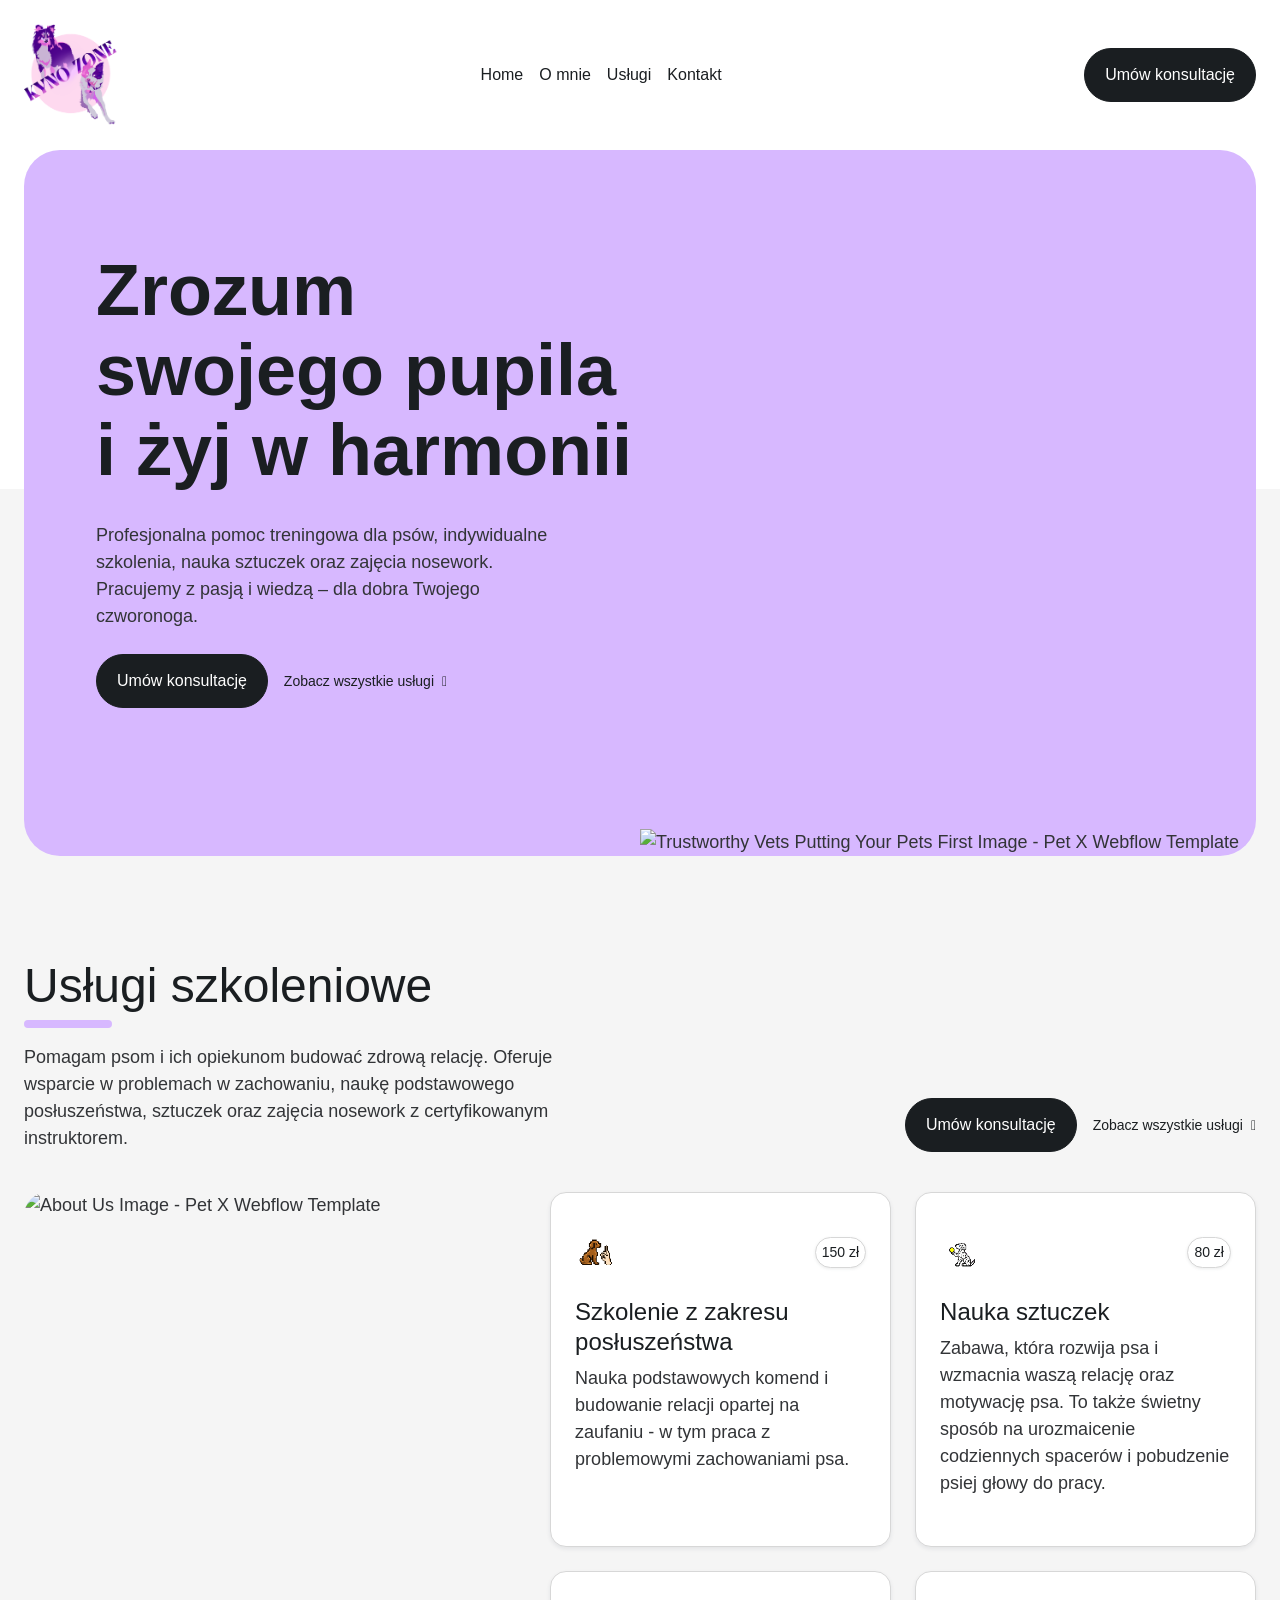
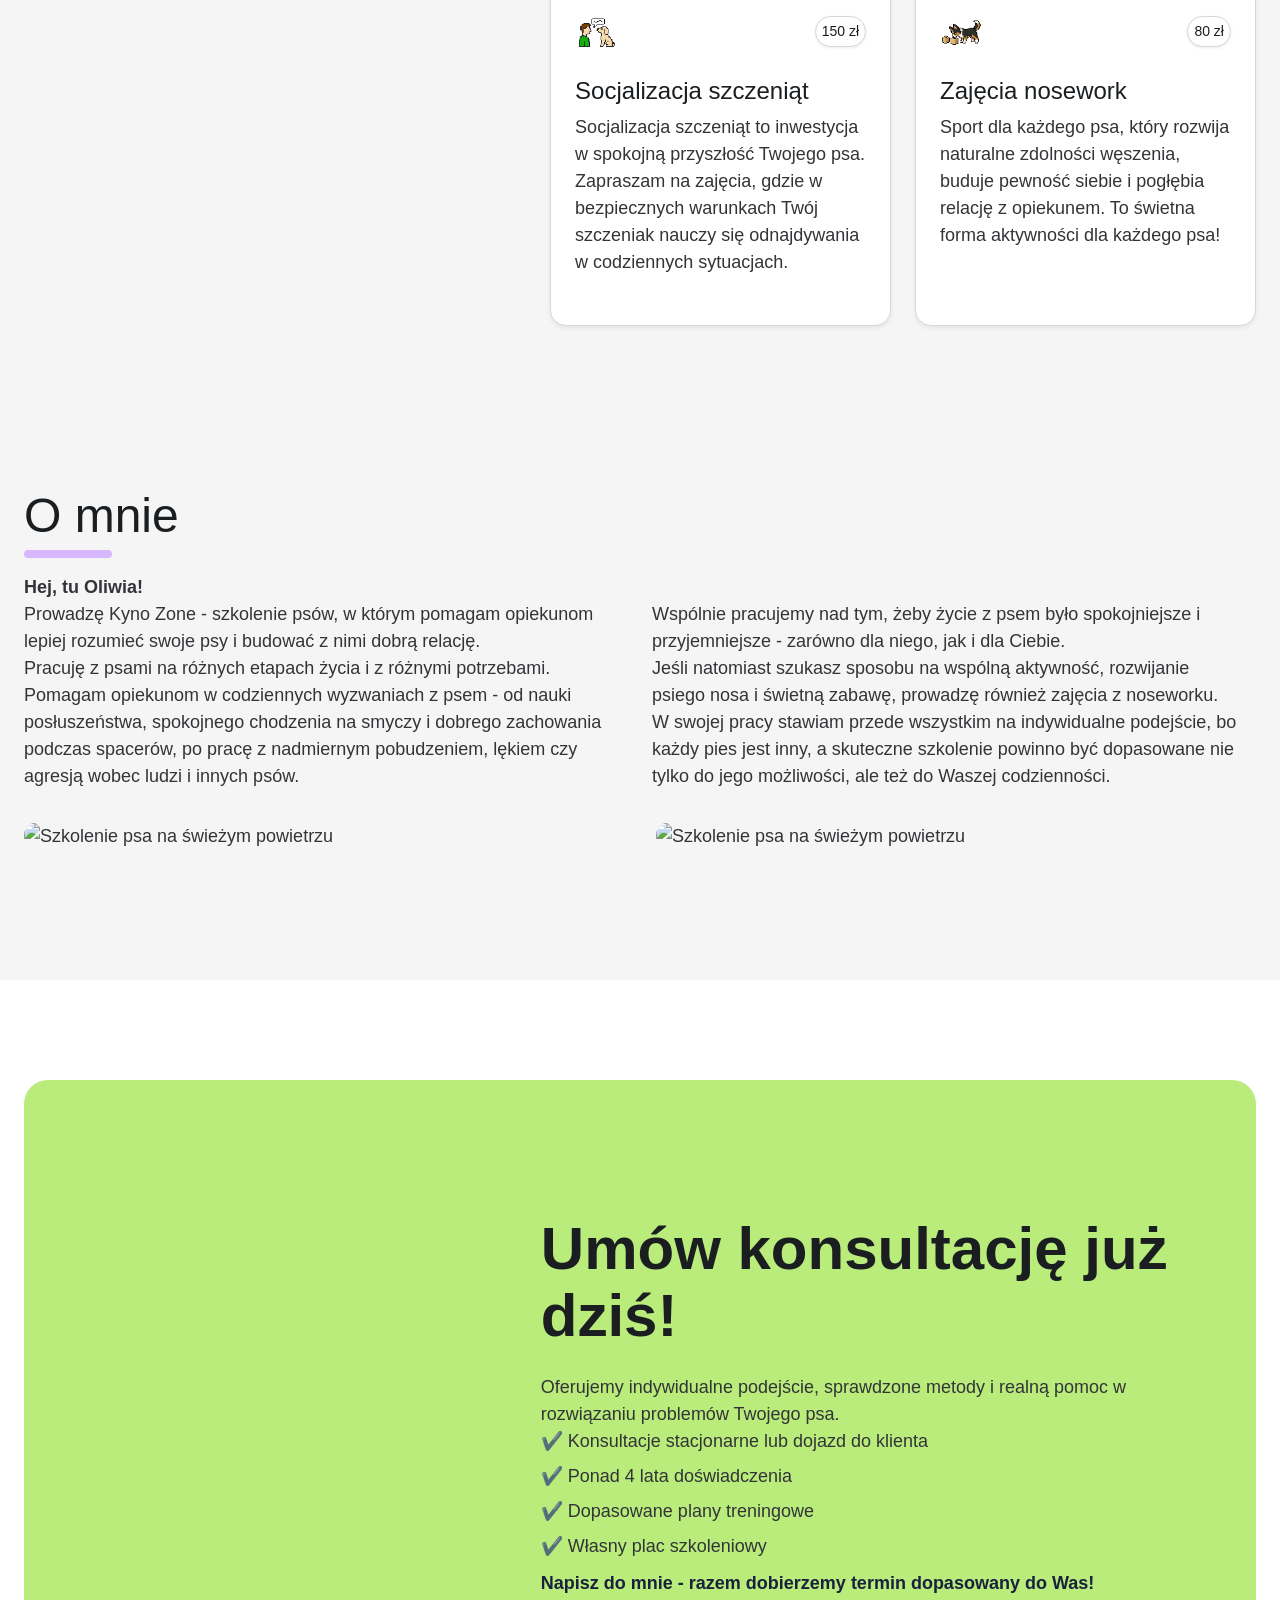
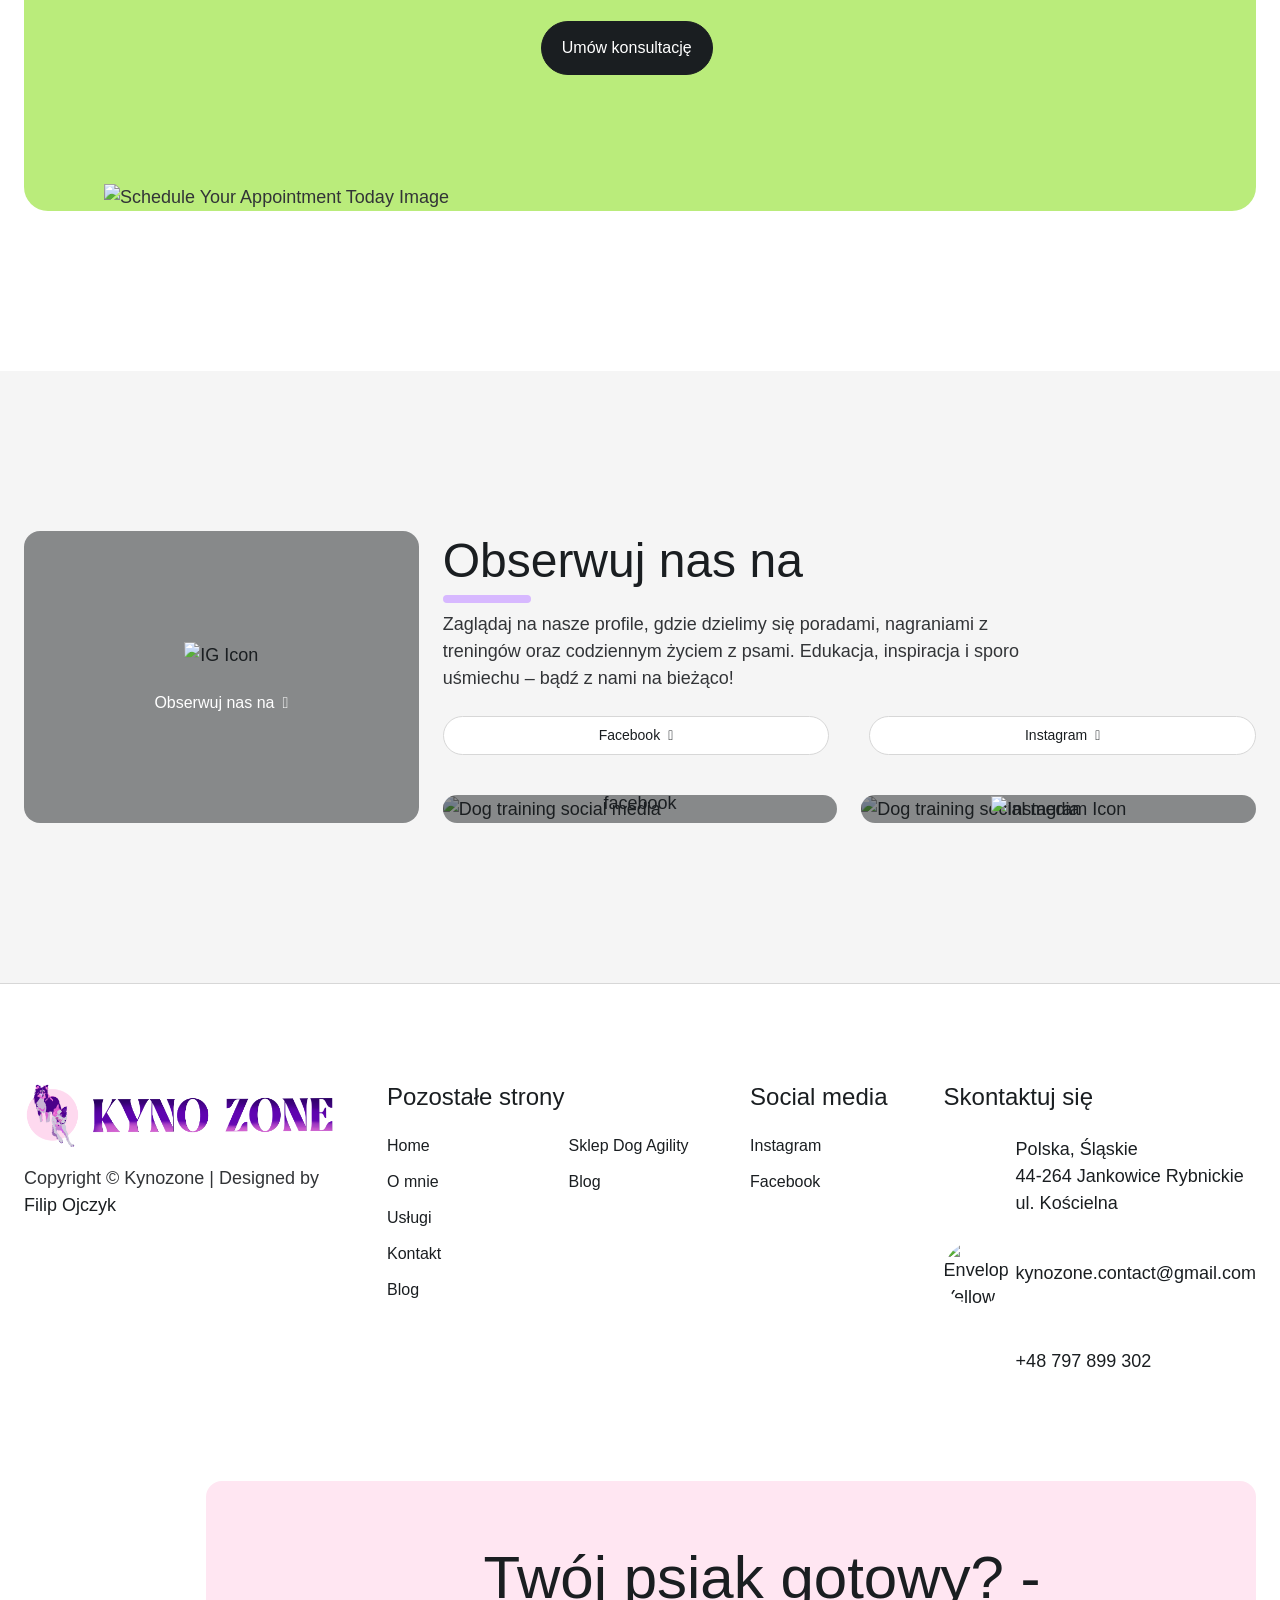
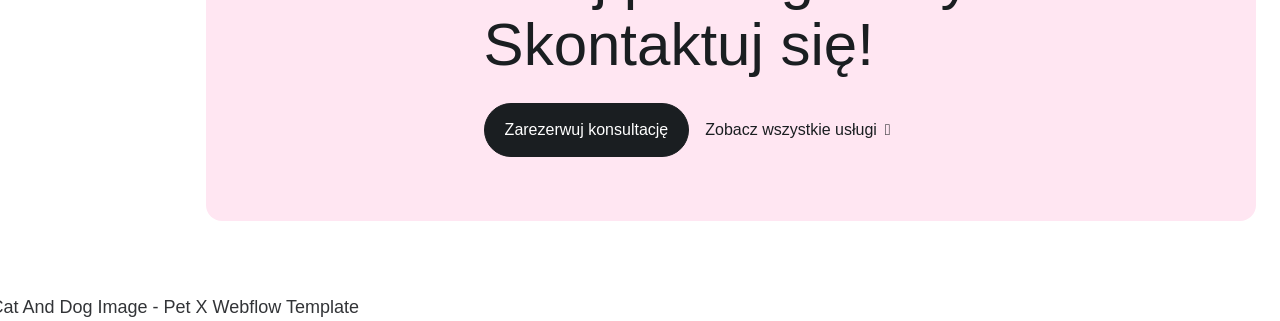
==== index.html @ 4185dd09 "Add photo galleries, refresh contact/about sections, clean up dead code - Add auto-playing photo gal" ====
<!DOCTYPE html>
<html lang="en">
<head>
        <meta charset="utf-8"/>
        <title>Kynozone</title>

        <!-- Meta description -->
        <meta name="description" content="KynoZone to profesjonalna szkoła dla psów w Rybniku, Śląsk. Oferujemy trening agility, posłuszeństwo, konsultacje behawioralne i naukę sztuczek. Umów się na zajęcia już dziś!">

        <!-- Meta keywords (opcjonalnie, rzadko używane) -->
        <meta name="keywords" content="szkoła dla psów Rybnik, trening psów Śląsk, posłuszeństwo psa Rybnik, kursy dla psów Śląsk, agility dla psów Rybnik">

        <!-- Open Graph / Social Media -->
        <meta property="og:title" content="KynoZone – Szkoła dla psów Rybnik | Trening i posłuszeństwo psów Śląsk">
        <meta property="og:description" content="Profesjonalne treningi psów w Rybniku. Agility, posłuszeństwo, konsultacje, nosework i nauka sztuczek. Skontaktuj się z nami!">
        <meta property="og:type" content="website">
        <meta property="og:url" content="https://www.kyno-zone.pl/">
        <meta property="og:image" content="https://kyno-zone.pl/img/logooo.png">

        <link href="/style/style.css" rel="stylesheet" type="text/css"/>
        <link href="https://fonts.googleapis.com" rel="preconnect"/>
        <link href="https://fonts.gstatic.com" rel="preconnect" crossorigin="anonymous"/>
        <script src="https://ajax.googleapis.com/ajax/libs/webfont/1.6.26/webfont.js" type="text/javascript"></script>
        <!-- AOS CSS -->
        <link href="https://cdn.jsdelivr.net/npm/aos@2.3.4/dist/aos.css" rel="stylesheet">
        <script type="text/javascript">
            WebFont.load({
                google: {
                    families: ["Montserrat:100,100italic,200,200italic,300,300italic,400,400italic,500,500italic,600,600italic,700,700italic,800,800italic,900,900italic", "Inter:regular,600,800", "Source Code Pro:regular,600,800", "Urbanist:regular,500,600"]
                }
            });
        </script>

        <link href="/img/fav.png" rel="shortcut icon" type="image/x-icon"/>
        <link href="/img/fav.png" rel="apple-touch-icon"/>
</head>

<body>

<!--Sekcja nawigacji-->
            <header role="banner" class="header-wrapper">
              <div class="container-default">
                <div class="header-container-wrapper">
                  <div class="logo-wrapper _94px">
                    <a href="/" class="logo-link">
                      <img src="/img/logoooo.png" alt="Logo Kynozone" />
                    </a>
                  </div>

                  <div class="nav-menu-middle flex-growth">
                    <nav role="navigation" class="nav-menu-wrapper">
                        <button class="close-mobile-menu" aria-label="Zamknij menu">×</button>
                      <ul role="list" class="list-nav-menu">
                        <li class="link-nav-item">
                          <a href="/index.html" class="link">
                            <div>Home</div>
                          </a>
                        </li>
                        <li class="link-nav-item">
                          <a href="/pages/about.html" class="link">
                            <div>O mnie</div>
                          </a>
                        </li>
                        <li class="link-nav-item">
                          <a href="/pages/services.html" class="link">
                            <div>Usługi</div>
                          </a>
                        </li>
                        <li class="link-nav-item">
                          <a href="/pages/contact.html" class="link">
                            <div>Kontakt</div>
                          </a>
                        </li>
                    <!--<li class="link-nav-item">
                          <a href="#" class="link">
                            <div>Blog</div>
                          </a>
                        </li> -->
                        <li class="link-nav-item show-on-mobile">
                          <div class="flex">
                            <a href="/pages/contact.html" class="primary-button">
                              <div>Umów konsultację</div>
                            </a>
                          </div>
                        </li>
                      </ul>
                    </nav>
                  </div>

                  <div class="nav-menu-right-side">
                    <div class="mobile-menu-overlay"></div>
                    <div class="buttons-row nav-menu-hidden-on-mobile">
                      <a href="/pages/contact.html" class="primary-button">
                        <div>Umów konsultację</div>
                      </a>
                    </div>

                    <div class="hamburger-menu">
                      <div class="hamburger-menu-flex">
                        <div class="hamburger-menu-line top"></div>
                        <div class="hamburger-menu-line middle"></div>
                        <div class="hamburger-menu-line bottom"></div>
                      </div>
                    </div>
                  </div>
                </div>
              </div>
            </header>

<!--Sekcja głównego baneru-->
            <section class="position-relative" data-aos="fade-up" data-aos-duration="1000">
                <div class="w-layout-blockcontainer container-default w-container">
                    <div class="inner-section home-v2-inner-section">
                    <div class="w-layout-grid grid-2-columns home-v2-hero-grid">
                        <div>
                        <h1 class="display-10 strong mg-bottom-medium">
                          Zrozum swojego pupila<br />i żyj w harmonii
                          </h1>
                        <div class="inner-container _476px _100-tablet">
                            <p class="mg-bottom-default">
                              Profesjonalna pomoc treningowa dla psów, indywidualne szkolenia, nauka sztuczek oraz zajęcia nosework. Pracujemy z pasją i wiedzą – dla dobra Twojego czworonoga.
                            </p>
                        </div>
                        <div class="buttons-row left">
                            <a href="/pages/contact.html" class="primary-button w-inline-block">
                            <div>Umów konsultację</div>
                            </a>
                            <a href="/pages/services.html" class="link small hover-neutral-500 w-inline-block">
                            <div>Zobacz wszystkie usługi</div>
                            <div class="item-icon-right">
                                <div class="icon-font-rounded"></div>
                            </div>
                            </a>
                        </div>
                        </div>
                        <div class="bg-floating-image home-v2-floating-image">
                        <img class="fit-cover _w-h-100" src="/img/bg33.webp" alt="Trustworthy Vets Putting Your Pets First Image - Pet X Webflow Template"
                            sizes="(max-width: 991px) 100vw, (max-width: 1439px) 50vw, 624px"
                            srcset="/img/bg33.webp 500w, /img/bg33.webp 800w, /img/bg33.webp 936w" />
                        </div>
                    </div>
                    </div>
                </div>
                <div class="bg-floating-content home-v2-hero-bg-floating"></div>
            </section>

<!--Sekcja usługi-->
            <section class="section top-100px bg-section-secondary" data-aos="fade-up"  data-aos-duration="1000">
            <div class="w-layout-blockcontainer container-default w-container" data-aos="fade-up" data-aos-delay="200" data-aos-duration="1000">
                <div class="flex-horizontal space-between gap-small-flex-wrap">
                <div class="inner-container _530px _100-tablet">
                    <h2 class="display-8 strong mg-bottom-small title-dec">Usługi szkoleniowe</h2>
                    <p>Pomagam psom i ich opiekunom budować zdrową relację. Oferuje wsparcie w problemach w zachowaniu, naukę podstawowego posłuszeństwa, sztuczek oraz zajęcia nosework z certyfikowanym instruktorem.</p>
                </div>
                <div class="align-self-bottom width-100-mbp">
                    <div class="buttons-row left">
                    <a href="/pages/contact.html" class="primary-button w-inline-block">
                        <div>Umów konsultację</div>
                    </a>
                    <a href="/pages/services.html" class="link mid small w-inline-block">
                        <div>Zobacz wszystkie usługi</div>
                        <div class="item-icon-right">
                        <div class="icon-font-rounded"></div>
                        </div>
                    </a>
                    </div>
                </div>
                </div>

                <div class="mg-top-large mg-top-double-extra-large-tablet">
                <div class="w-layout-grid grid-2-columns service-grid-2-col">
                    <div class="card-picture _02 _w-h-100">
                    <img src="/img/IMG_0544.webp"
                        alt="About Us Image - Pet X Webflow Template"
                        sizes="(max-width: 991px) 100vw, 41vw"
                        srcset="... (możesz skrócić, jeśli chcesz)"
                        class="fit-cover _w-h-100" />
                    </div>

                    <div class="w-dyn-list">
                    <div role="list" class="grid-2-columns w-dyn-items">

                        <div role="listitem" class="w-dyn-item">
                        <a href="/pages/services.html" class="text-decoration-none display-block w-inline-block">
                            <div class="card _05">
                              <div class="mg-bottom-default">
                                <div class="flex-horizontal space-between gap-small-flex-wrap">
                                  <div class="card-picture _01">
                                    <img src="/img/2.gif" alt="" class="card-image" />
                                  </div>
                                  <div class="badge secondary small">
                                    <div class="display-1 strong">150 zł</div>
                                  </div>
                                </div>
                              </div>
                              <h3 class="card-heading display-5">Szkolenie z zakresu posłuszeństwa</h3>
                              <p class="text-neutral-700 mg-top-extra-small">Nauka podstawowych komend i budowanie relacji opartej na zaufaniu - w tym praca z problemowymi zachowaniami psa.</p>
                            </div>
                        </a>
                        </div>

                        <div role="listitem" class="w-dyn-item">
                        <a href="/pages/services.html" class="text-decoration-none display-block w-inline-block">
                            <div class="card _05">
                              <div class="mg-bottom-default">
                                <div class="flex-horizontal space-between gap-small-flex-wrap">
                                  <div class="card-picture _01">
                                    <img src="/img/3.gif" alt="" class="card-image" />
                                  </div>
                                  <div class="badge secondary small">
                                    <div class="display-1 strong">80 zł</div>
                                  </div>
                                </div>
                              </div>
                              <h3 class="card-heading display-5">Nauka sztuczek</h3>
                              <p class="text-neutral-700 mg-top-extra-small">Zabawa, która rozwija psa i wzmacnia waszą relację oraz motywację psa. To także świetny sposób na urozmaicenie codziennych spacerów i pobudzenie psiej głowy do pracy.</p>
                            </div>
                        </a>
                        </div>

                        <div role="listitem" class="w-dyn-item">
                        <a href="/pages/services.html" class="text-decoration-none display-block w-inline-block">
                            <div class="card _05">
                              <div class="mg-bottom-default">
                                <div class="flex-horizontal space-between gap-small-flex-wrap">
                                  <div class="card-picture _01">
                                    <img src="/img/4.gif" alt="" class="card-image" />
                                  </div>
                                  <div class="badge secondary small">
                                    <div class="display-1 strong">150 zł</div>
                                  </div>
                                </div>
                              </div>
                              <h3 class="card-heading display-5">Socjalizacja szczeniąt</h3>
                              <p class="text-neutral-700 mg-top-extra-small">Socjalizacja szczeniąt to inwestycja w spokojną przyszłość Twojego psa. Zapraszam na zajęcia, gdzie w bezpiecznych warunkach Twój szczeniak nauczy się odnajdywania w codziennych sytuacjach.</p>
                            </div>
                        </a>
                        </div>

                        <div role="listitem" class="w-dyn-item">
                        <a href="/pages/services.html" class="text-decoration-none display-block w-inline-block">
                            <div class="card _05">
                                    <div class="mg-bottom-default">
                                      <div class="flex-horizontal space-between gap-small-flex-wrap">
                                        <div class="card-picture _01">
                                          <img src="/img/1.gif" alt="" class="card-image" />
                                        </div>
                                        <div class="badge secondary small">
                                          <div class="display-1 strong">80 zł</div>
                                        </div>
                                      </div>
                                    </div>
                                    <h3 class="card-heading display-5">Zajęcia nosework</h3>
                                    <p class="text-neutral-700 mg-top-extra-small">Sport dla każdego psa, który rozwija naturalne zdolności węszenia, buduje pewność siebie i pogłębia relację z opiekunem. To świetna forma aktywności dla każdego psa!</p>
                                  </div>
                            </a>
                        </div>

                    </div>
                    </div>
                </div>
                </div>

            </div>
            </section>

<!--Sekcja O mnie-->
            <section class="bottom-130px bg-section-secondary">
            <div class="container-default w-container" data-aos="fade-up" data-aos-delay="200" data-aos-duration="1000">
                <h2 class="display-8 strong mg-bottom-small title-dec">O mnie</h2>

                <div class="grid-2-columns _1-col-tablet gap-row-small">
                <div class="inner-container _590px _100-tablet">
                    <p><b>Hej, tu Oliwia!</b></p>
                    <p>Prowadzę Kyno Zone - szkolenie psów, w którym pomagam opiekunom lepiej rozumieć swoje psy i budować z nimi dobrą relację.</p>
                    <p>Pracuję z psami na różnych etapach życia i z różnymi potrzebami. Pomagam opiekunom w codziennych wyzwaniach z psem - od nauki posłuszeństwa, spokojnego chodzenia na smyczy i dobrego zachowania podczas spacerów, po pracę z nadmiernym pobudzeniem, lękiem czy agresją wobec ludzi i innych psów.</p>
                </div>
                <div class="inner-container _590px _100-tablet">
                    <p><br>Wspólnie pracujemy nad tym, żeby życie z psem było spokojniejsze i przyjemniejsze - zarówno dla niego, jak i dla Ciebie.</p>
                    <p>Jeśli natomiast szukasz sposobu na wspólną aktywność, rozwijanie psiego nosa i świetną zabawę, prowadzę również zajęcia z noseworku.</p>
                    <p>W swojej pracy stawiam przede wszystkim na indywidualne podejście, bo każdy pies jest inny, a skuteczne szkolenie powinno być dopasowane nie tylko do jego możliwości, ale też do Waszej codzienności.</p>
                </div>
                </div>

                <div class="grid-2-columns gap-medium mg-top-medium">
                <div class="card-picture _02">
                    <img
                        src="/img/IMG_1696.png"
                        alt="Szkolenie psa na świeżym powietrzu"
                        sizes="(max-width: 767px) 100vw, 50vw"
                        srcset="
                        /img/IMG_1696.png 500w,
                        /img/IMG_1696.png 800w,
                        /img/IMG_1696.png 1200w
                        "
                        class="fit-cover _w-h-100"
                    />
                </div>
                <div class="card-picture _02">
                    <img
                        src="/img/dog.png"
                        alt="Szkolenie psa na świeżym powietrzu"
                        sizes="(max-width: 767px) 100vw, 50vw"
                        srcset="
                        /img/dog.png 500w,
                        /img/dog.png 800w,
                        /img/dog.png 1200w
                        "
                        class="fit-cover _w-h-100"
                    />
                </div>
                </div>

            </div>
            </section>

<!--Sekcja formularza CTA-->
<section class="section top-100px " data-aos="fade-up" data-aos-duration="1000">
  <div class="container-default">
    <div class="cta-section _01">
      <div class="grid-2-columns">
        <div class="grid-right">
          <h2 class="display-9 semibold">Umów konsultację już dziś!</h2>
          <div class="mg-top-default mg-bottom-default">
            <p>
              Oferujemy indywidualne podejście, sprawdzone metody i realną pomoc w rozwiązaniu problemów Twojego psa.
            </p>
            <ul class="benefits-list">
                <li>✔️ Konsultacje stacjonarne lub dojazd do klienta</li>
                <li>✔️ Ponad 4 lata doświadczenia</li>
                <li>✔️ Dopasowane plany treningowe</li>
                <li>✔️ Własny plac szkoleniowy</li>
            </ul>
                <p><strong>Napisz do mnie - razem dobierzemy termin dopasowany do Was!</strong></p>
          </div>
          <div class="buttons-row left">
            <a href="/pages/contact.html" class="primary-button">
              <div>Umów konsultację</div>
            </a>
          </div>
        </div>
        <div class="floating-image cta-image-01">
          <img
            src="https://cdn.prod.website-files.com/6614055ffed6aec1f0c79429/6616cdfd5b17906a8ae560ff_schedule-your-appointment-today-image-pet-x-webflow-template.png"
            alt="Schedule Your Appointment Today Image"
            class="fit-cover _w-h-100"
          />
        </div>
      </div>
    </div>
  </div>
</section>

<!--Sekcja social media-->
            <section class="section bg-section-secondary" data-aos="fade-up" data-aos-duration="1000">
                <div class="w-layout-blockcontainer container-default w-container">
                    <div>
                        <div class="w-layout-grid social-media-grid-02">
                            <a id="w-node-_985310e0-9e56-4f47-b317-e596604fafc7-604fafc5" href="https://www.instagram.com/oliwia_kosiorowska/" target="_blank" class="social-media-link-large video-link w-inline-block">
                                <div class="social-media-video w-background-video w-background-video-atom">
                                    <video autoplay loop muted playsinline class="fit-cover" data-object-fit="cover">
                                        <source src="/img/movie.mp4" type="video/mp4" />
                                    </video>
                                    <noscript>
                                        <style>
                                            [data-wf-bgvideo-fallback-img] {
                                                display: none;
                                            }

                                            @media (prefers-reduced-motion: reduce) {
                                                [data-wf-bgvideo-fallback-img] {
                                                    position: absolute;
                                                    z-index: -100;
                                                    display: inline-block;
                                                    height: 100%;
                                                    width: 100%;
                                                    object-fit: cover;
                                                }
                                            }
                                        </style>
                                    </noscript>
                                </div>
                                <div class="social-media-overlay">
                                    <div class="flex-vertical text-center">
                                        <div class="social-media-link-logo-container">
                                            <div class="mg-bottom-default">
                                                <img src="/img/ig.svg" alt="IG Icon"/>
                                            </div>
                                        </div>
                                        <div class="link light">
                                            <div>Obserwuj nas na</div>
                                            <div class="item-icon-right">
                                                <div class="icon-font-rounded"></div>
                                            </div>
                                        </div>
                                    </div>
                                </div>
                            </a>
                            <div id="w-node-_985310e0-9e56-4f47-b317-e596604fafd8-604fafc5">
                                <h2 class="display-8 mg-bottom-extra-small title-dec">Obserwuj nas na</h2>
                                <div class="inner-container _628px _100-tablet">
                                    <p class="mg-bottom-default">Zaglądaj na nasze profile, gdzie dzielimy się poradami, nagraniami z treningów oraz codziennym życiem z psami. Edukacja, inspiracja i sporo uśmiechu – bądź z nami na bieżąco!</p>
                                </div>
                                <div class="flex-horizontal _4-buttons-flex-container">
                                    <a href="https://www.facebook.com/profile.php?id=61573740024975" target="_blank" class="tertiary-button small width-100 w-inline-block">
                                        <div>Facebook</div>
                                        <div class="item-icon-right">
                                            <div class="icon-font-rounded"></div>
                                        </div>
                                    </a>
                                    <a href="https://www.instagram.com/oliwia_kosiorowska/" target="_blank" class="tertiary-button small width-100 w-inline-block">
                                        <div>Instagram</div>
                                        <div class="item-icon-right">
                                            <div class="icon-font-rounded"></div>
                                        </div>
                                    </a>

                                </div>
                            </div>
                            <a href="https://www.facebook.com/photo?fbid=122099510840791334&set=a.122095017584791334" target="_blank" class="social-media-link-large w-inline-block">
                                <img src="/img/social.jpg" alt="Dog training social media" sizes="(max-width: 780px) 100vw, 780px" srcset="/img/social.jpg 500w, /img/social.jpg 780w" class="fit-cover _w-h-100"/>
                                <div class="social-media-overlay">
                                    <div class="flex-vertical text-center">
                                        <div class="social-media-link-logo-container-fb">
                                            <img src="/img/fb.png" alt="facebook Icon"/>
                                        </div>
                                    </div>
                                </div>
                            </a>
                            <a href="https://www.instagram.com/oliwia_kosiorowska/" target="_blank" class="social-media-link-large w-inline-block">
                                <img src="/img/social2.png" alt="Dog training social media" sizes="(max-width: 812px) 100vw, 812px" srcset="/img/social2.png 500w, /img/social2.png 812w" class="fit-cover _w-h-100"/>
                                <div class="social-media-overlay">
                                    <div class="flex-vertical text-center">
                                        <div class="social-media-link-logo-container">
                                            <img src="/img/ig.svg" alt="Instagram Icon"/>
                                        </div>
                                    </div>
                                </div>
                            </a>
                        </div>
                    </div>
                </div>
            </section>

<!--Sekcja stopka-->
            <footer class="footer-wrapper v1">
                <div class="w-layout-blockcontainer container-default w-container">
                    <div class="inner-section footer-inner-section">
                        <div class="footer-top v1 z-index-1">
                            <div class="w-layout-grid grid-4-columns footer-grid-4-col">
                                <div id="w-node-_3c298779-830b-1f87-128d-10c56ccddea2-57241a43" class="inner-container _310px _100-tablet">
                                    <div class="mg-bottom-small">
                                        <a href="/" class="logo-link w-inline-block">
                                            <img src="/img/logo-footer.png" alt="Logo Kynozone"/>
                                        </a>
                                    </div>
                                    <p>
                                        Copyright © Kynozone | Designed by <a href="#" target="_blank" class="text-decoration-none">Filip Ojczyk</a>
                                    </p>
                                </div>
                                <div>
                                    <h3 class="display-5 mg-bottom-default">Pozostałe strony</h3>
                                    <div class="w-layout-grid grid-2-columns main-pages-grid-2-columns">
                                        <ul role="list" class="list-wrapper">
                                            <li class="list-item">
                                                <a id="w-node-_105c6810-7fd6-918e-ea4c-0a20c47f4eeb-c47f4eeb" href="/" class="link w-inline-block">
                                                    <div>Home</div>
                                                </a>
                                            </li>
                                            <li class="list-item">
                                                <a id="w-node-_105c6810-7fd6-918e-ea4c-0a20c47f4eeb-c47f4eeb" href="/pages/about.html" class="link w-inline-block">
                                                    <div>O mnie</div>
                                                </a>
                                            </li>
                                            <li class="list-item">
                                                <a id="w-node-_105c6810-7fd6-918e-ea4c-0a20c47f4eeb-c47f4eeb" href="/pages/services.html" aria-current="page" class="link w-inline-block w--current">
                                                    <div>Usługi</div>
                                                </a>
                                            </li>
                                            <li class="list-item">
                                                <a id="w-node-_105c6810-7fd6-918e-ea4c-0a20c47f4eeb-c47f4eeb" href="/pages/contact.html" class="link w-inline-block">
                                                    <div>Kontakt</div>
                                                </a>
                                            </li>
                                            <li class="list-item">
                                                <a id="w-node-_105c6810-7fd6-918e-ea4c-0a20c47f4eeb-c47f4eeb" href="/" class="link w-inline-block">
                                                    <div>Blog</div>
                                                </a>
                                            </li>
                                        </ul>
                                        <ul role="list" class="list-wrapper">
                                            <li class="list-item">
                                                <a id="w-node-_105c6810-7fd6-918e-ea4c-0a20c47f4eeb-c47f4eeb" href="https://www.instagram.com/kyno.zone_sport/" class="link w-inline-block">
                                                    <div>Sklep Dog Agility</div>
                                                </a>
                                            </li>
                                            <li class="list-item">
                                                <a id="w-node-_105c6810-7fd6-918e-ea4c-0a20c47f4eeb-c47f4eeb" href="/" class="link w-inline-block">
                                                    <div>Blog</div>
                                                </a>
                                            </li>
                                        </ul>
                                    </div>
                                </div>
                                <div>
                                    <h3 class="display-5 mg-bottom-default">Social media</h3>
                                    <ul role="list" class="list-wrapper">
                                        <li class="list-item">
                                            <a id="w-node-_105c6810-7fd6-918e-ea4c-0a20c47f4eeb-c47f4eeb" href="https://www.instagram.com/oliwia_kosiorowska/" class="link w-inline-block">
                                                <div>Instagram</div>
                                            </a>
                                        </li>
                                        <li class="list-item">
                                            <a id="w-node-_105c6810-7fd6-918e-ea4c-0a20c47f4eeb-c47f4eeb" href="https://www.facebook.com/profile.php?id=61573740024975" class="link w-inline-block">
                                                <div>Facebook</div>
                                            </a>
                                        </li>
                                    </ul>
                                </div>
                                <div id="w-node-_3c298779-830b-1f87-128d-10c56ccddf10-57241a43">
                                    <h3 class="display-5 mg-bottom-default">Skontaktuj się</h3>
                                    <div class="w-layout-grid grid-1-column">
                                        <a href="https://maps.app.goo.gl/QSioALD3vqhDNfGb7" target="_blank" class="text-decoration-none w-inline-block">
                                            <div class="w-layout-grid grid-auto---1fr">
                                                <div>
                                                    <div class="avatar-wrapper _64px">
                                                        <img src="https://cdn.prod.website-files.com/6614055ffed6aec1f0c79429/66141f613264496a8889789a_location-purple-circle-pet-x-webflow-template.svg" alt="" id="w-node-ec5a7488-b285-a652-3f68-ab6f7cc15e2a-7cc15e29" class="avatar-image circle"/>
                                                    </div>
                                                </div>
                                                <div>
                                                    <div>
                                                        Polska, Śląskie <br/>44-264 Jankowice Rybnickie ul. Kościelna
                                                    </div>
                                                </div>
                                            </div>
                                        </a>
                                        <a href="mailto:kynozone.contact@gmail.com" class="text-decoration-none w-inline-block">
                                            <div class="w-layout-grid grid-auto---1fr">
                                                <div>
                                                    <div class="avatar-wrapper _64px">
                                                        <img src="https://cdn.prod.website-files.com/6614055ffed6aec1f0c79429/66141f6155811eeea42f7731_envelope-yellow-circle-pet-x-webflow-template.svg" alt="Envelope Yellow Circle - Pet X Webflow Template" id="w-node-ec5a7488-b285-a652-3f68-ab6f7cc15e2a-7cc15e29" class="avatar-image circle"/>
                                                    </div>
                                                </div>
                                                <div>
                                                    <div>
                                                        kynozone.contact@gmail.com<br/>
                                                    </div>
                                                </div>
                                            </div>
                                        </a>
                                        <a href="tel:797 899 302" class="text-decoration-none w-inline-block">
                                            <div class="w-layout-grid grid-auto---1fr">
                                                <div>
                                                    <div class="avatar-wrapper _64px">
                                                        <img src="https://cdn.prod.website-files.com/6614055ffed6aec1f0c79429/66141f49d078a83220d4ac04_phone-blue-circle-pet-x-webflow-template.svg" alt="" id="w-node-ec5a7488-b285-a652-3f68-ab6f7cc15e2a-7cc15e29" class="avatar-image circle"/>
                                                    </div>
                                                </div>
                                                <div>
                                                    <div>+48 797 899 302</div>
                                                </div>
                                            </div>
                                        </a>
                                    </div>
                                </div>
                            </div>
                        </div>
                        <div class="card footer-card-wrap">
                            <div class="card footer-card-v1">
                                <div class="z-index-1">
                                    <div class="w-layout-grid grid-2-columns footer-card-grid-2-col">
                                        <div class="hidden-on-mobile-landscape"></div>
                                        <div class="inner-container _636px _100-tablet">
                                            <h2 class="display-9 strong mg-bottom-default">Twój psiak gotowy? - Skontaktuj się!</h2>
                                            <div class="buttons-row left">
                                                <a id="w-node-e9da5fd6-ab44-5b2f-81ad-6e5f36bfab9c-36bfab9c" href="/pages/contact.html" class="primary-button w-inline-block">
                                                    <div>Zarezerwuj konsultację</div>
                                                </a>
                                                <a id="w-node-_8613752a-dccf-3d68-682b-f1c016de1eb0-16de1eb0" href="/pages/services.html" class="link mid w-inline-block">
                                                    <div>Zobacz wszystkie usługi</div>
                                                    <div class="item-icon-right">
                                                        <div class="icon-font-rounded"></div>
                                                    </div>
                                                </a>
                                            </div>
                                        </div>
                                    </div>
                                </div>
                                <div class="footer-card-bg"></div>
                            </div>
                            <div class="footer-image-absolute _01">
                                <img src="/img/stopka1.png" srcset="/img/stopka1.png 500w, /img/stopka1.png 786w" sizes="(max-width: 767px) 100vw, (max-width: 1439px) 38vw, 524px" alt="Cat And Dog Image - Pet X Webflow Template"/>
                            </div>
                        </div>
                    </div>
                </div>
            </footer>

<!-- AOS JavaScript -->
<script src="https://cdn.jsdelivr.net/npm/aos@2.3.4/dist/aos.js"></script>

<!-- Twój główny plik JS -->
<script src="/js/main.js"></script>

</body>
</html>
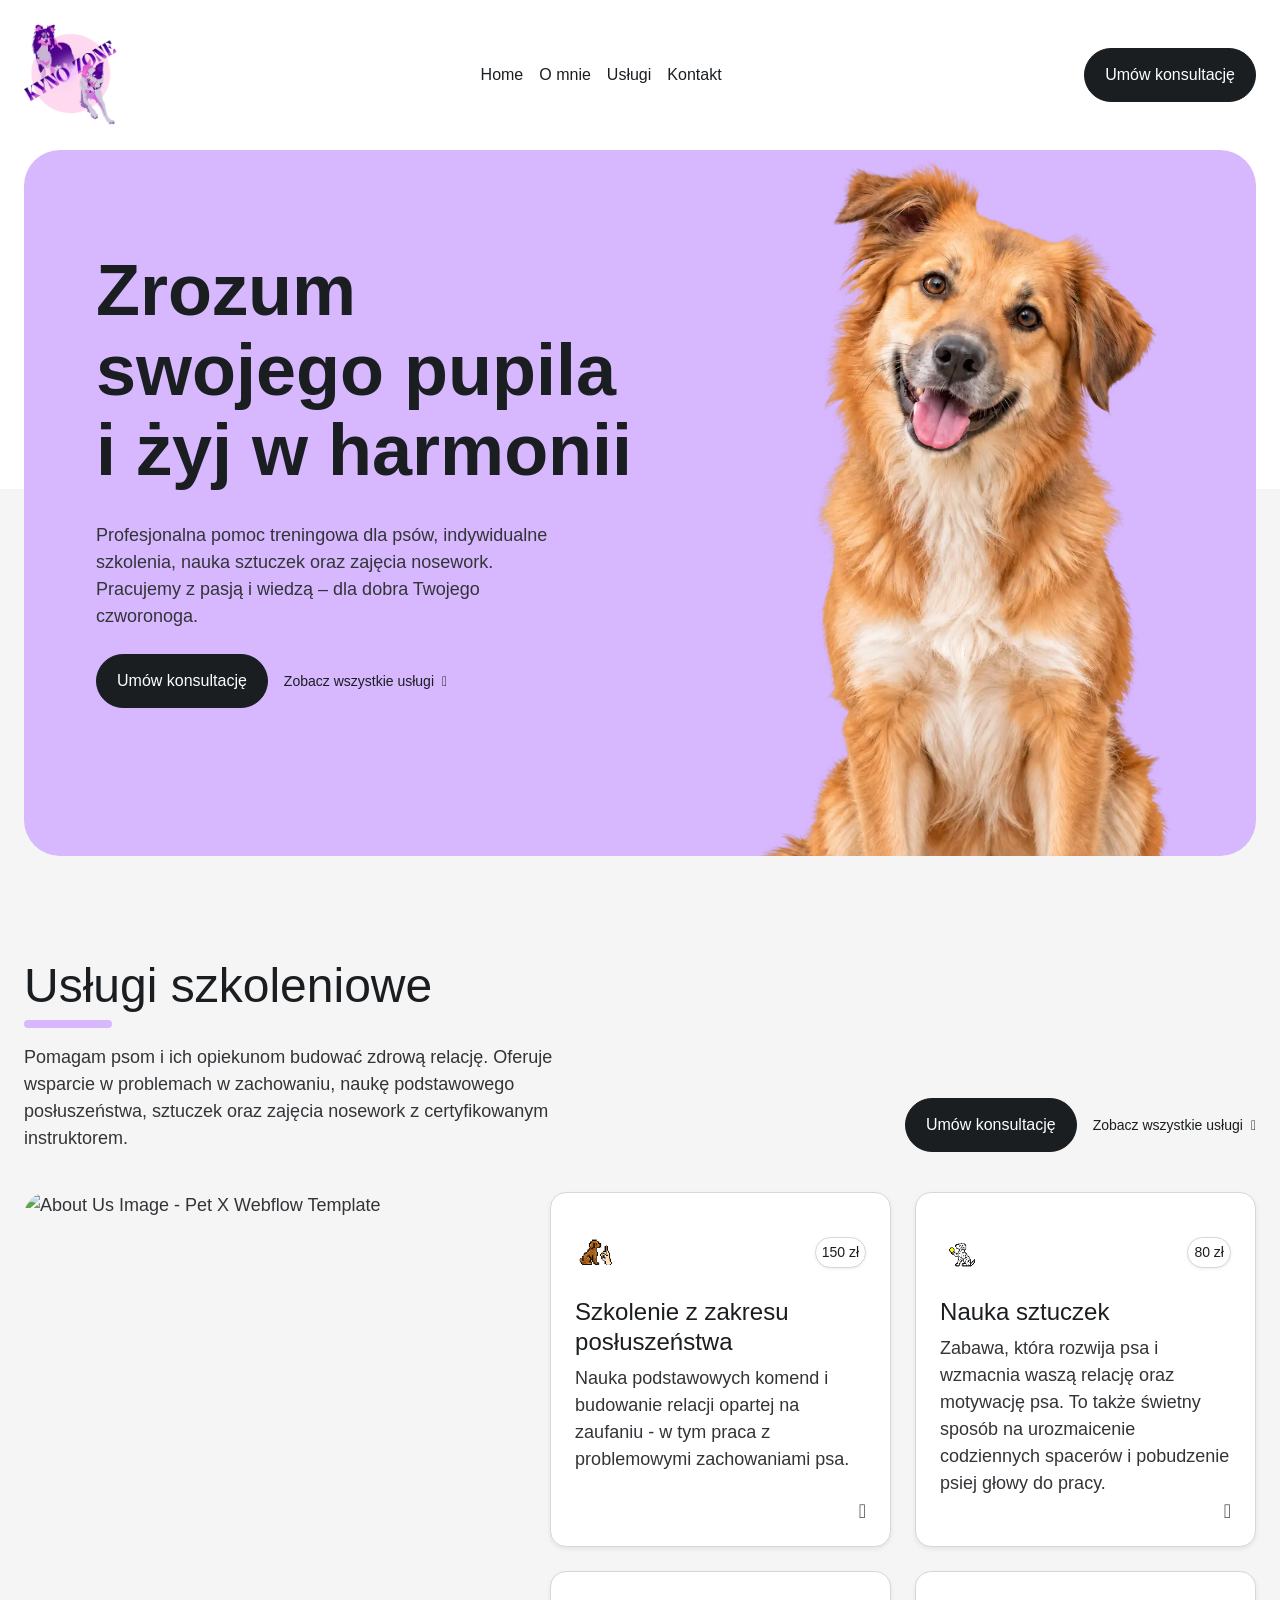
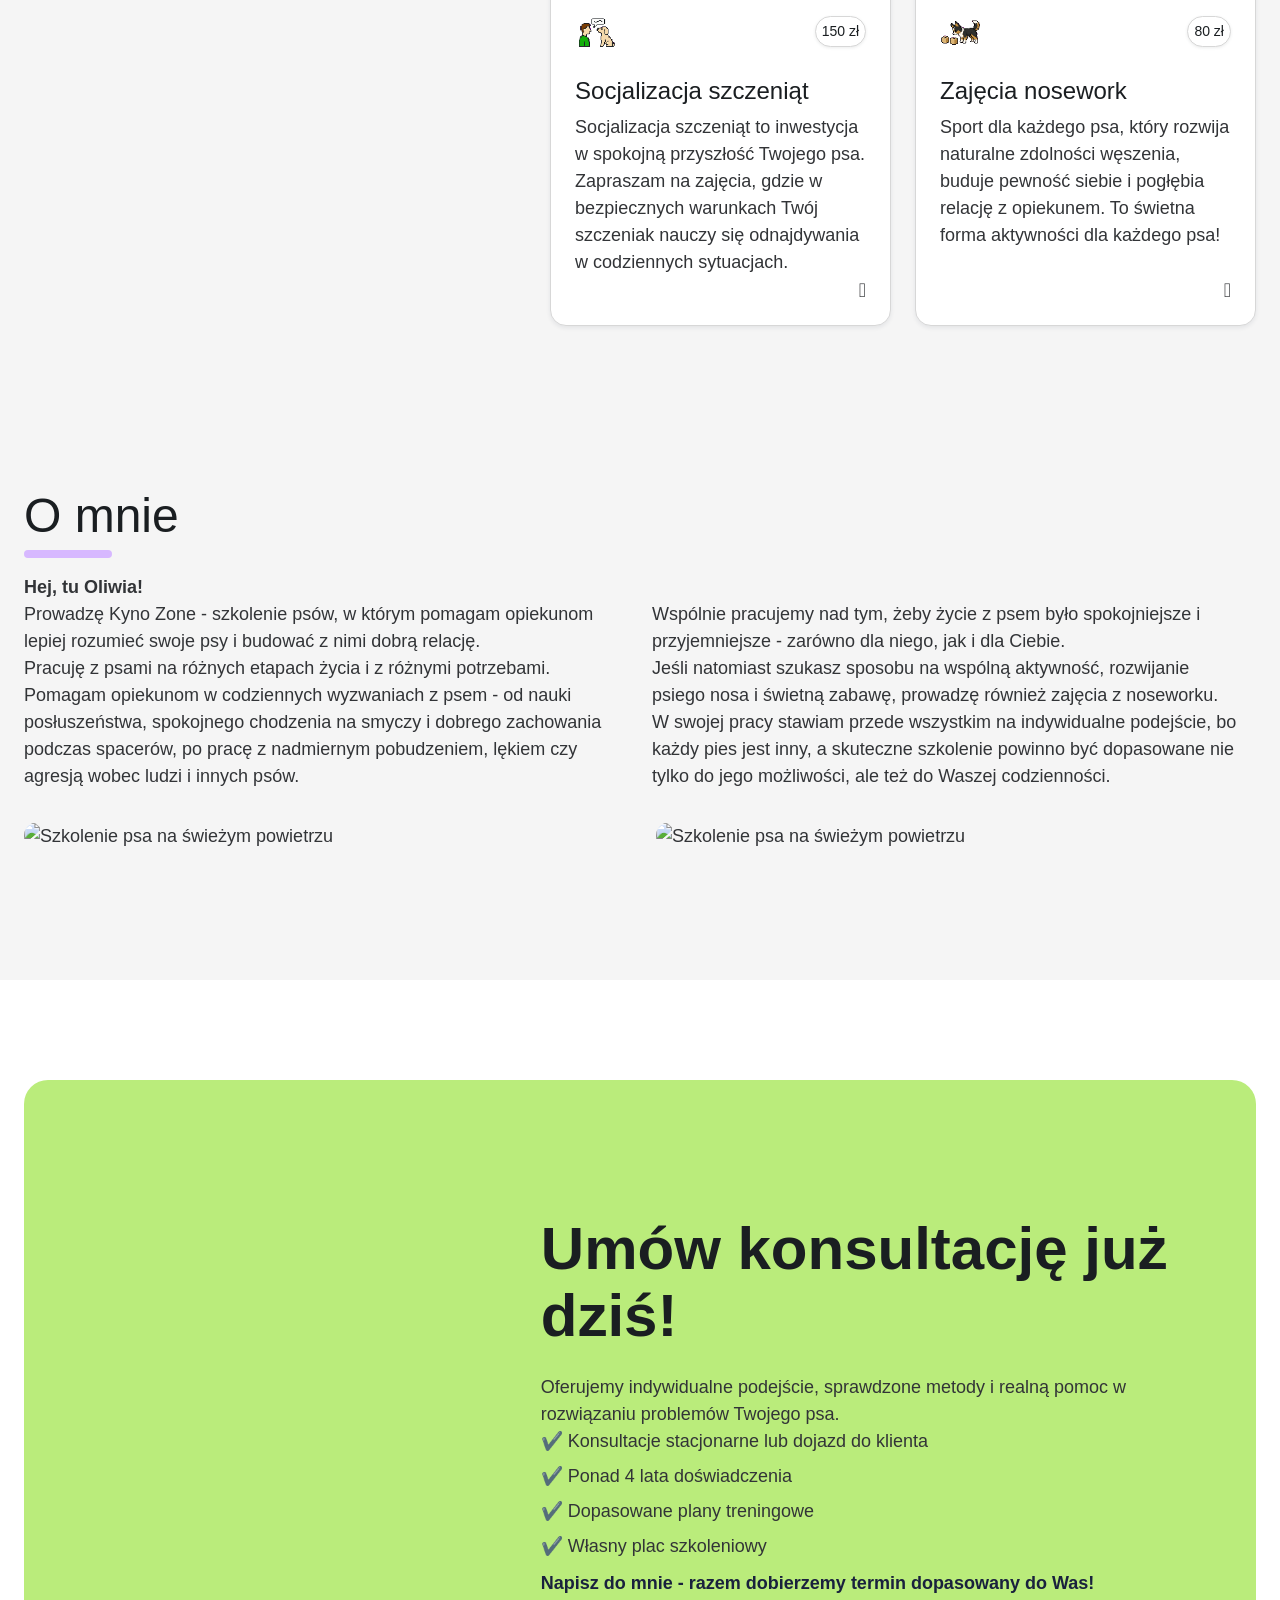
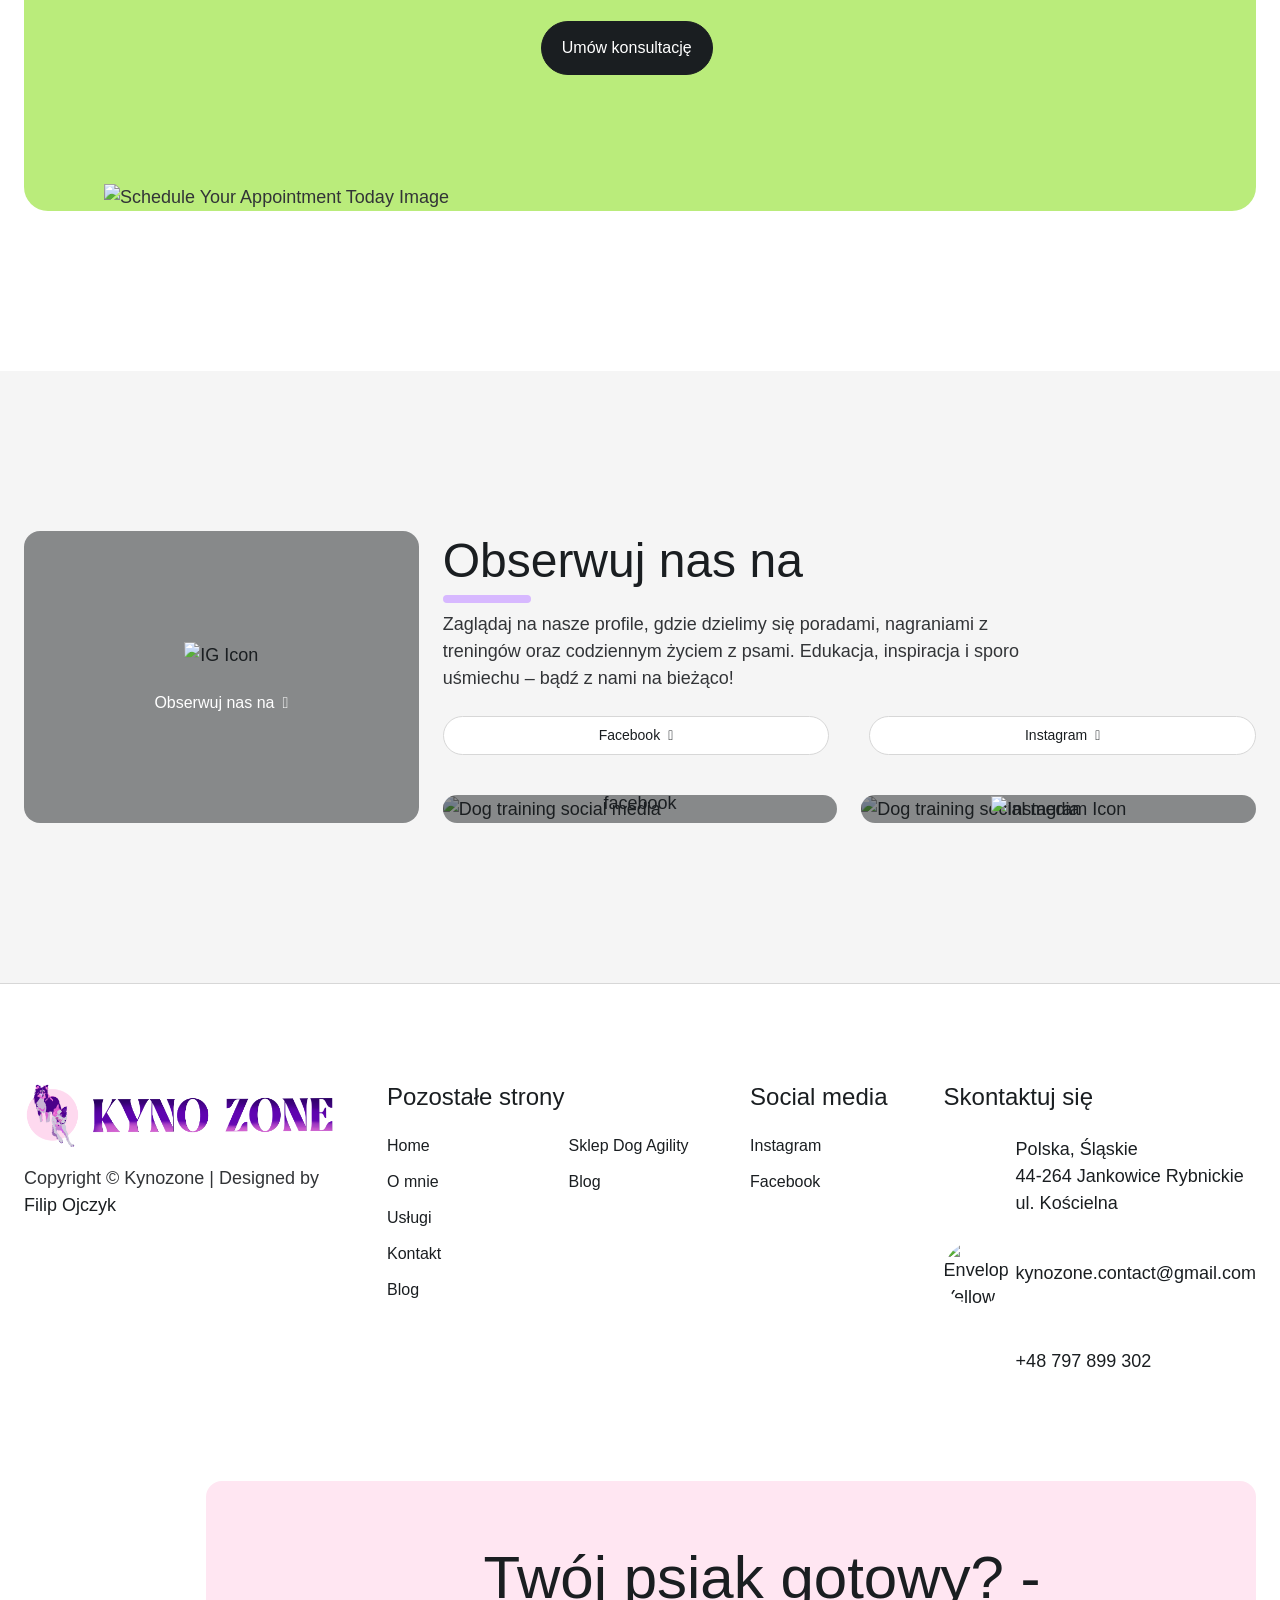
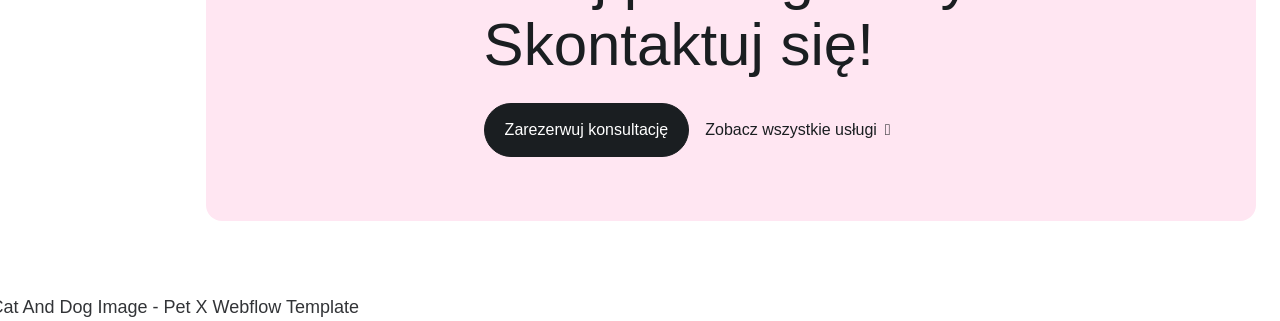
==== commit 3a220d1e: "Swap hero dog photo, fix its crop, add corner arrows to service cards - Replace the homepage hero im" ====
--- a/index.html
+++ b/index.html
@@ -134,9 +134,9 @@
                         </div>
                         </div>
                         <div class="bg-floating-image home-v2-floating-image">
-                        <img class="fit-cover _w-h-100" src="/img/bg33.webp" alt="Trustworthy Vets Putting Your Pets First Image - Pet X Webflow Template"
+                        <img class="fit-cover _w-h-100" src="/img/main-dog.webp" alt="Doggy main board"
                             sizes="(max-width: 991px) 100vw, (max-width: 1439px) 50vw, 624px"
-                            srcset="/img/bg33.webp 500w, /img/bg33.webp 800w, /img/bg33.webp 936w" />
+                            srcset="/img/main-dog.webp 500w, /img/main-dog.webp 800w, /img/main-dog.webp 936w" />
                         </div>
                     </div>
                     </div>
@@ -195,6 +195,9 @@
                               </div>
                               <h3 class="card-heading display-5">Szkolenie z zakresu posłuszeństwa</h3>
                               <p class="text-neutral-700 mg-top-extra-small">Nauka podstawowych komend i budowanie relacji opartej na zaufaniu - w tym praca z problemowymi zachowaniami psa.</p>
+                            <div class="card-link-arrow">
+                              <div class="icon-font-rounded"></div>
+                            </div>
                             </div>
                         </a>
                         </div>
@@ -214,6 +217,9 @@
                               </div>
                               <h3 class="card-heading display-5">Nauka sztuczek</h3>
                               <p class="text-neutral-700 mg-top-extra-small">Zabawa, która rozwija psa i wzmacnia waszą relację oraz motywację psa. To także świetny sposób na urozmaicenie codziennych spacerów i pobudzenie psiej głowy do pracy.</p>
+                            <div class="card-link-arrow">
+                              <div class="icon-font-rounded"></div>
+                            </div>
                             </div>
                         </a>
                         </div>
@@ -233,6 +239,9 @@
                               </div>
                               <h3 class="card-heading display-5">Socjalizacja szczeniąt</h3>
                               <p class="text-neutral-700 mg-top-extra-small">Socjalizacja szczeniąt to inwestycja w spokojną przyszłość Twojego psa. Zapraszam na zajęcia, gdzie w bezpiecznych warunkach Twój szczeniak nauczy się odnajdywania w codziennych sytuacjach.</p>
+                            <div class="card-link-arrow">
+                              <div class="icon-font-rounded"></div>
+                            </div>
                             </div>
                         </a>
                         </div>
@@ -252,6 +261,9 @@
                                     </div>
                                     <h3 class="card-heading display-5">Zajęcia nosework</h3>
                                     <p class="text-neutral-700 mg-top-extra-small">Sport dla każdego psa, który rozwija naturalne zdolności węszenia, buduje pewność siebie i pogłębia relację z opiekunem. To świetna forma aktywności dla każdego psa!</p>
+                                  <div class="card-link-arrow">
+                                    <div class="icon-font-rounded"></div>
+                                  </div>
                                   </div>
                             </a>
                         </div>
--- a/style/style.css
+++ b/style/style.css
@@ -5102,9 +5102,21 @@
 }
 
 .card._05 {
+  position: relative;
   padding: 38px var(--components--cards--paddings--pd-default);
   height: 355px;
   box-sizing: border-box;
+}
+
+.card-link-arrow {
+  position: absolute;
+  right: var(--components--cards--paddings--pd-default);
+  bottom: 20px;
+}
+
+.card-link-arrow .icon-font-rounded {
+  font-size: 20px;
+  color: var(--components--titles-paragraphs--text-paragraphs);
 }
 
 .card._07 {
@@ -9466,7 +9478,7 @@
 .bg-floating-image.home-v2-floating-image {
   width: 624px;
   max-width: 50%;
-  inset: auto 0% 0% auto;
+  inset: 0% 0% auto auto;
 }
 
 .bottom-126px {
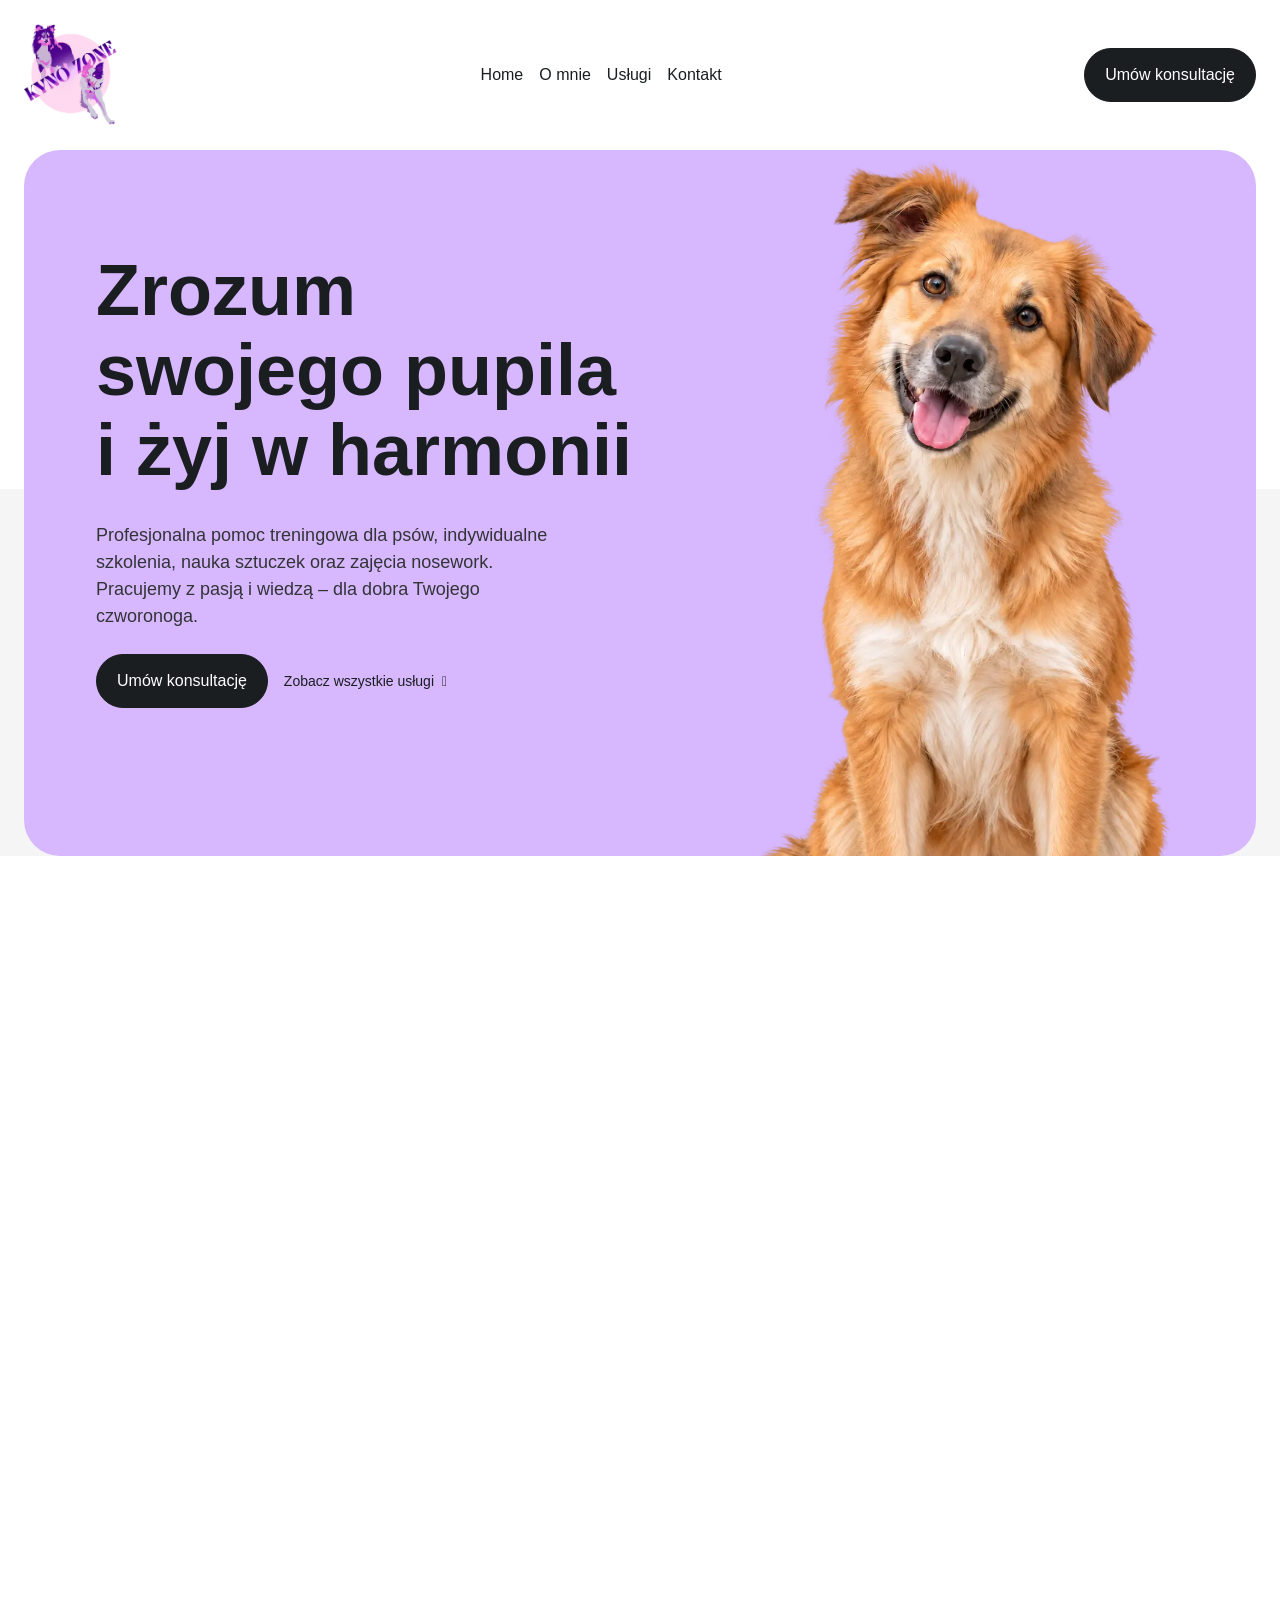
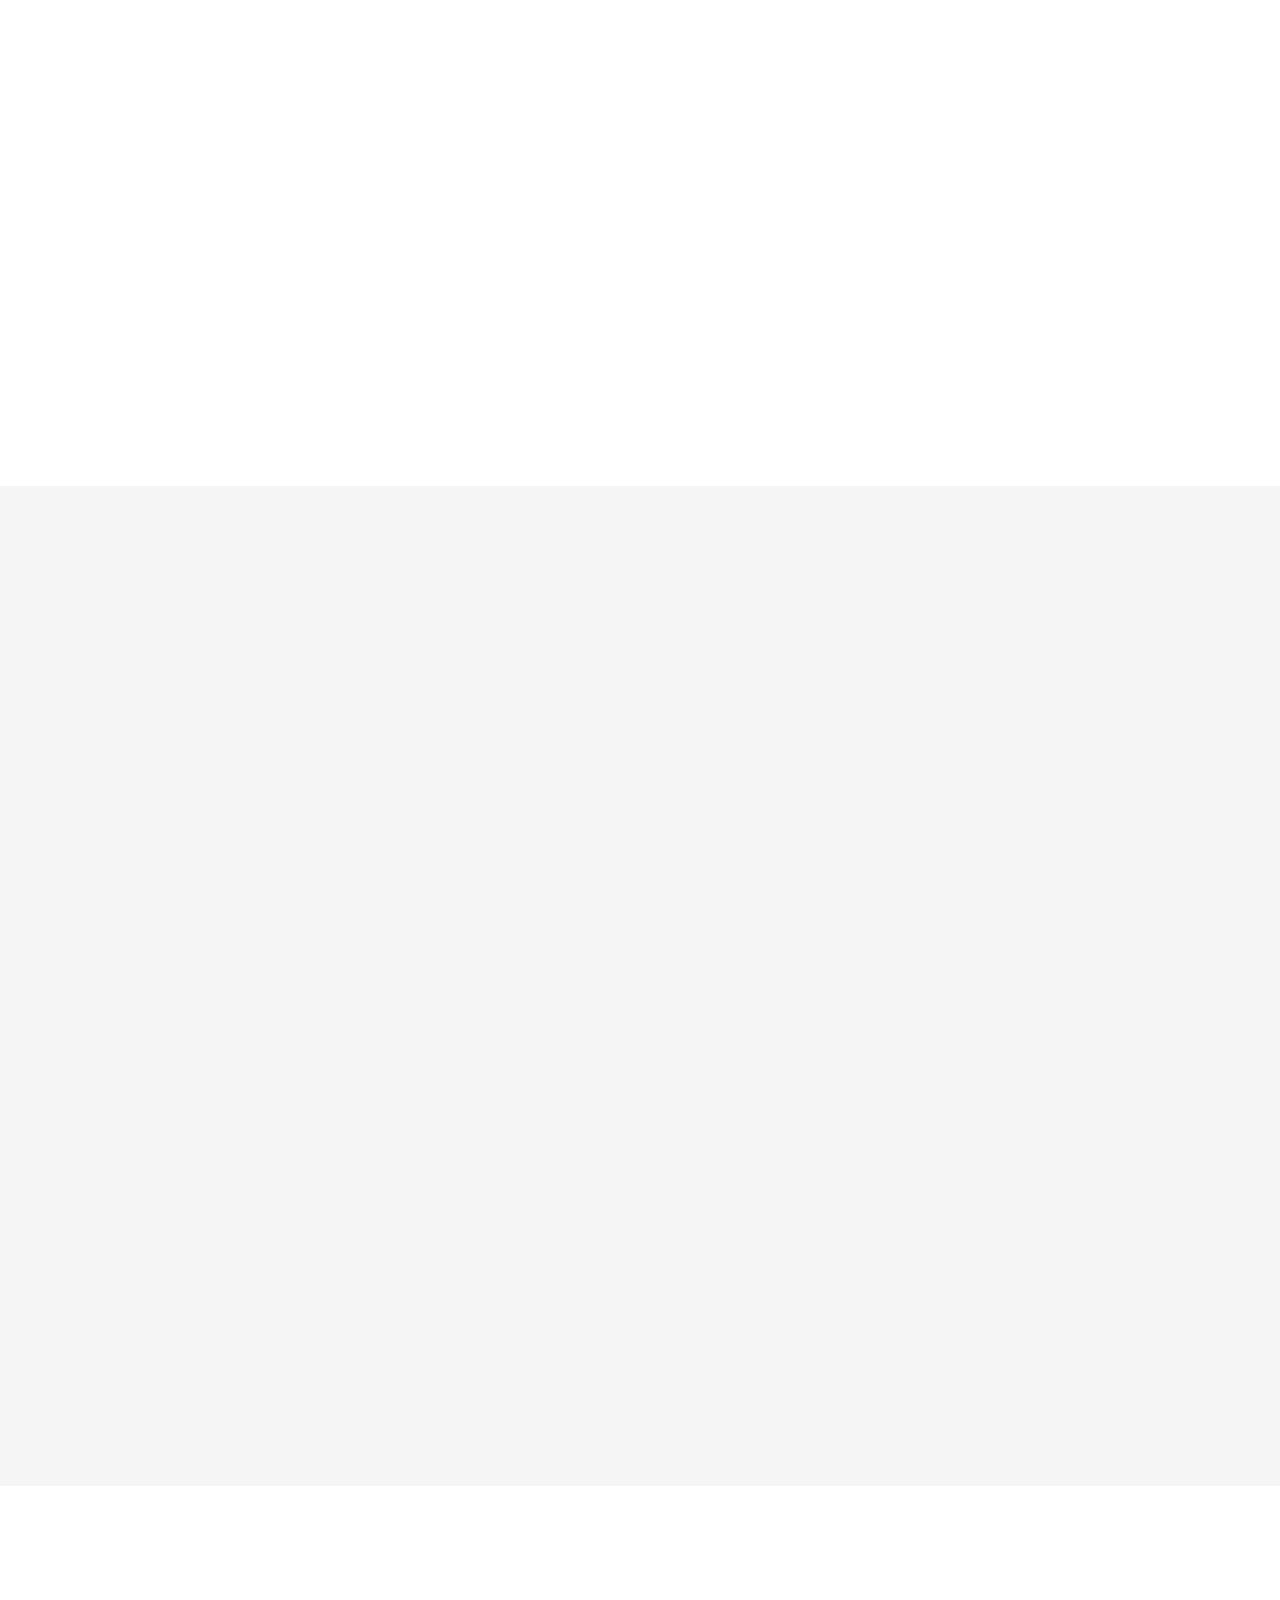
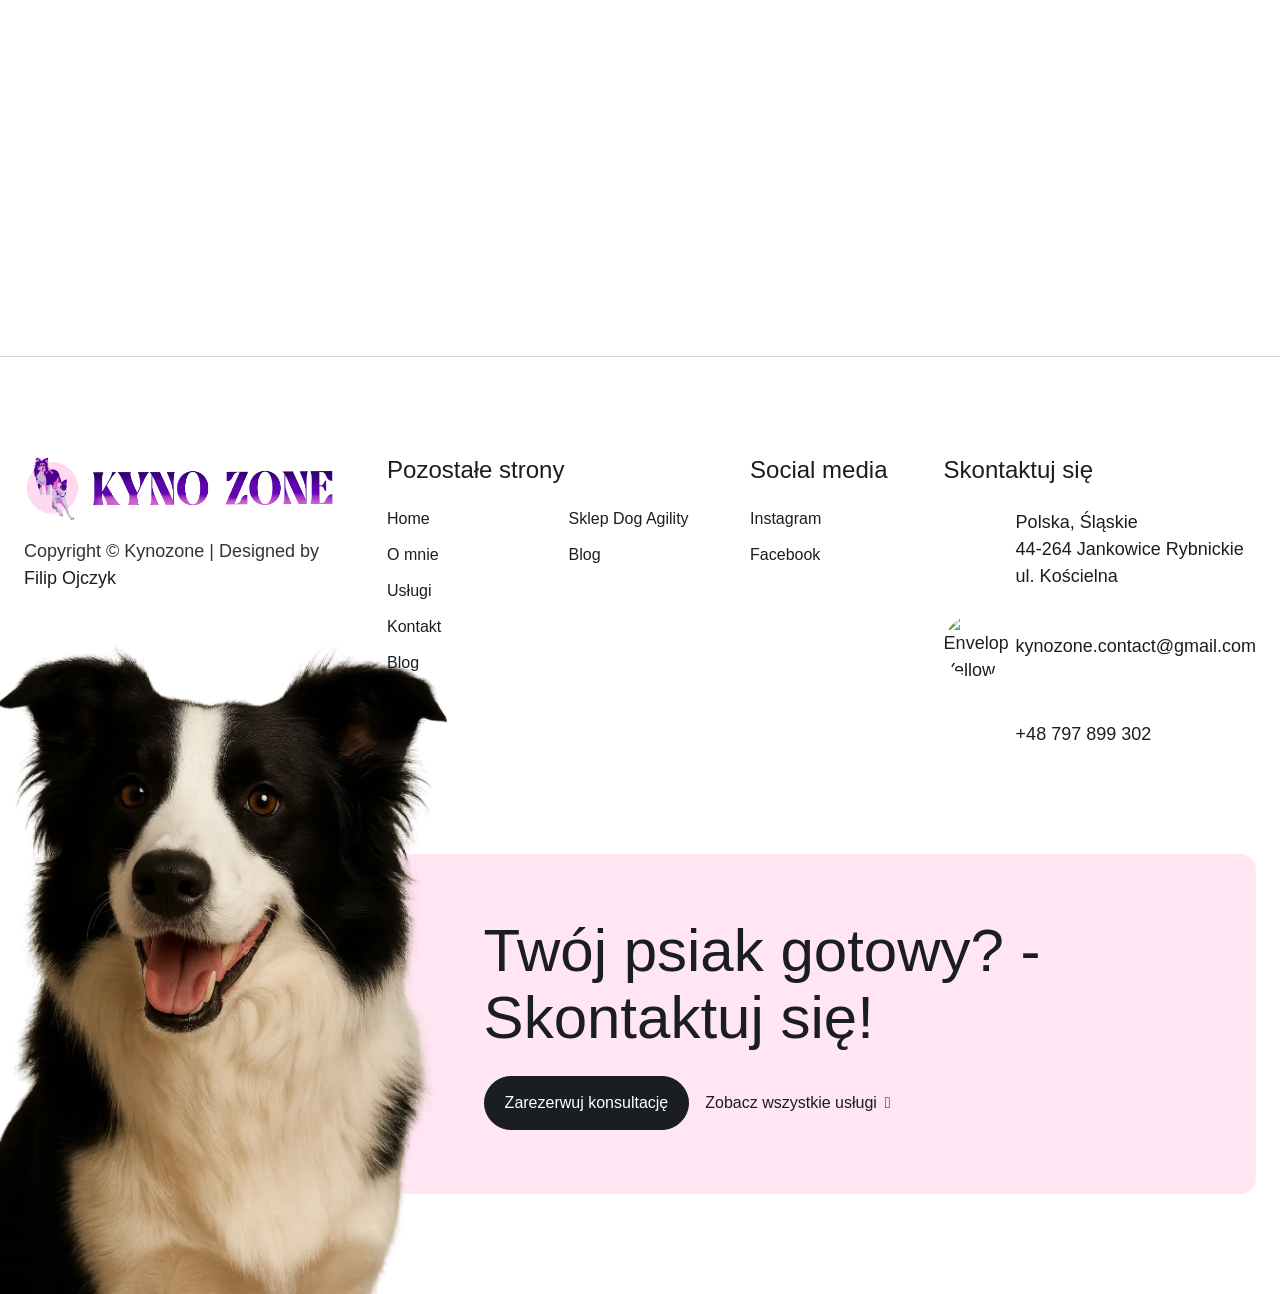
==== commit 3491406f: "Convert site images to WebP for faster mobile loading Add WebP versions of photos and swap all match" ====
--- a/index.html
+++ b/index.html
@@ -297,26 +297,26 @@
                 <div class="grid-2-columns gap-medium mg-top-medium">
                 <div class="card-picture _02">
                     <img
-                        src="/img/IMG_1696.png"
+                        src="/img/IMG_1696 (1).webp"
                         alt="Szkolenie psa na świeżym powietrzu"
                         sizes="(max-width: 767px) 100vw, 50vw"
                         srcset="
-                        /img/IMG_1696.png 500w,
-                        /img/IMG_1696.png 800w,
-                        /img/IMG_1696.png 1200w
+                        /img/IMG_1696 (1).webp 500w,
+                        /img/IMG_1696 (1).webp 800w,
+                        /img/IMG_1696 (1).webp 1200w
                         "
                         class="fit-cover _w-h-100"
                     />
                 </div>
                 <div class="card-picture _02">
                     <img
-                        src="/img/dog.png"
+                        src="/img/dog.webp"
                         alt="Szkolenie psa na świeżym powietrzu"
                         sizes="(max-width: 767px) 100vw, 50vw"
                         srcset="
-                        /img/dog.png 500w,
-                        /img/dog.png 800w,
-                        /img/dog.png 1200w
+                        /img/dog.webp 500w,
+                        /img/dog.webp 800w,
+                        /img/dog.webp 1200w
                         "
                         class="fit-cover _w-h-100"
                     />
@@ -353,7 +353,7 @@
         </div>
         <div class="floating-image cta-image-01">
           <img
-            src="https://cdn.prod.website-files.com/6614055ffed6aec1f0c79429/6616cdfd5b17906a8ae560ff_schedule-your-appointment-today-image-pet-x-webflow-template.png"
+            src="/img/CTA-dog.webp"
             alt="Schedule Your Appointment Today Image"
             class="fit-cover _w-h-100"
           />
@@ -430,7 +430,7 @@
                                 </div>
                             </div>
                             <a href="https://www.facebook.com/photo?fbid=122099510840791334&set=a.122095017584791334" target="_blank" class="social-media-link-large w-inline-block">
-                                <img src="/img/social.jpg" alt="Dog training social media" sizes="(max-width: 780px) 100vw, 780px" srcset="/img/social.jpg 500w, /img/social.jpg 780w" class="fit-cover _w-h-100"/>
+                                <img src="/img/social.webp" alt="Dog training social media" sizes="(max-width: 780px) 100vw, 780px" srcset="/img/social.webp 500w, /img/social.webp 780w" class="fit-cover _w-h-100"/>
                                 <div class="social-media-overlay">
                                     <div class="flex-vertical text-center">
                                         <div class="social-media-link-logo-container-fb">
@@ -440,7 +440,7 @@
                                 </div>
                             </a>
                             <a href="https://www.instagram.com/oliwia_kosiorowska/" target="_blank" class="social-media-link-large w-inline-block">
-                                <img src="/img/social2.png" alt="Dog training social media" sizes="(max-width: 812px) 100vw, 812px" srcset="/img/social2.png 500w, /img/social2.png 812w" class="fit-cover _w-h-100"/>
+                                <img src="/img/social2.webp" alt="Dog training social media" sizes="(max-width: 812px) 100vw, 812px" srcset="/img/social2.webp 500w, /img/social2.webp 812w" class="fit-cover _w-h-100"/>
                                 <div class="social-media-overlay">
                                     <div class="flex-vertical text-center">
                                         <div class="social-media-link-logo-container">
@@ -600,7 +600,7 @@
                                 <div class="footer-card-bg"></div>
                             </div>
                             <div class="footer-image-absolute _01">
-                                <img src="/img/stopka1.png" srcset="/img/stopka1.png 500w, /img/stopka1.png 786w" sizes="(max-width: 767px) 100vw, (max-width: 1439px) 38vw, 524px" alt="Cat And Dog Image - Pet X Webflow Template"/>
+                                <img src="/img/stopka1.webp" srcset="/img/stopka1.webp 500w, /img/stopka1.webp 786w" sizes="(max-width: 767px) 100vw, (max-width: 1439px) 38vw, 524px" alt="Cat And Dog Image - Pet X Webflow Template"/>
                             </div>
                         </div>
                     </div>
